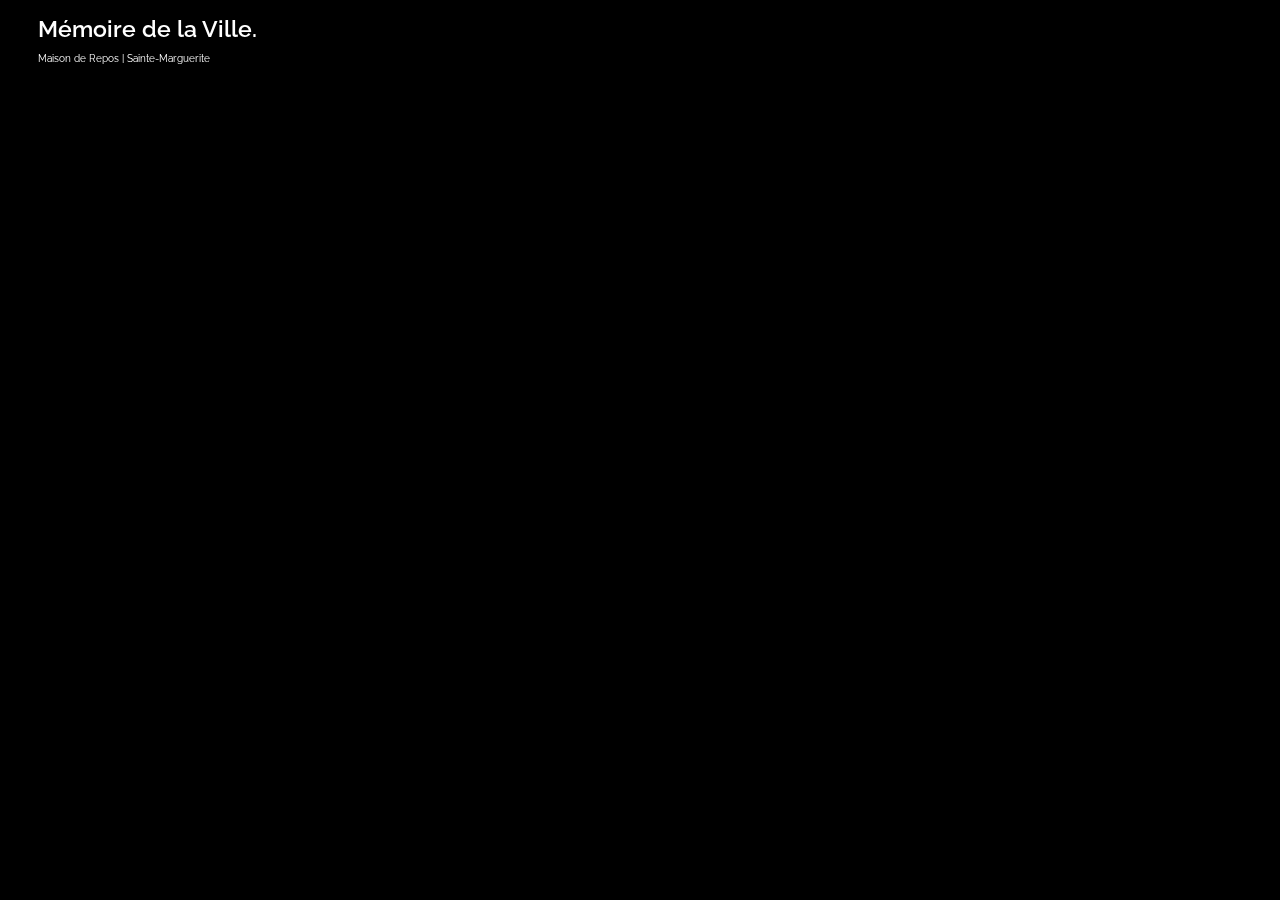
==== index.html @ 98ff3779 "update 1" ====
<!DOCTYPE html>
<html lang="en">
    <head>
        <title>Nostolgia</title>
        <meta name="description" content="" />
        <meta name="keywords" content="unsettled, project, qustul, aswan, nuba, urban," />
        <meta name="author" content="Hamza Bashandy" />
        
        <meta charset="utf-8">
        <meta name="viewport" content="width=device-width, user-scalable=no, minimum-scale=1.0, maximum-scale=1.0">
        <LINK REL=StyleSheet HREF="css/mainIndex.css" TYPE="text/css" MEDIA=screen>
        <link href="https://fonts.googleapis.com/css?family=Raleway:200,400,600,800" rel="stylesheet">
		<script src="https://360player.io/static/dist/scripts/embed.js" async></script>
    </head>
    
    <body>
		
        <div id="title"> 
				<div class="project_title"><a href="nostolgia.html"><h1>Mémoire de la Ville.</h1></a></div>
				<div class="sub-title"> 
                <h2>Maison de Repos | Sainte-Marguerite</h2>  
                
            	</div>
		</div>
		
        <div id="container"></div>
        
        <input type="checkbox" id="menu-toggle"/>
        <div id="workMenu">
           <div id="bottom">
                <a href="W_Qustul-Project.html" class="project one">QUSTUL SURVEY <q>2016 - 2017 <br> In Progress</q></a>
                <a class="project two">ATLAS OF THE LOST LAND <q>2016 - Ongoing</q></a>
                <div class="project three"><p id="none" >This space is left blank intentionally</p></div>
                <div class="project four"><p id="none" >This space is left blank intentionally</p></div>
                <div class="project five"><p id="none" >This space is left blank intentionally</p></div>
                <div class="project six"><p id="none" >This space is left blank intentionally</p></div>  
            </div>
        </div>

<iframe src="https://360player.io/p/tvvTzg/" style="position:fixed; top:0px; left:0px; bottom:0px; right:0px; width:100%; height:100%; border:none; margin:0; padding:0; overflow:hidden; z-index:-1;">
    Your browser doesn't support iframes
</iframe>        

<script>
  (function(i,s,o,g,r,a,m){i['GoogleAnalyticsObject']=r;i[r]=i[r]||function(){
  (i[r].q=i[r].q||[]).push(arguments)},i[r].l=1*new Date();a=s.createElement(o),
  m=s.getElementsByTagName(o)[0];a.async=1;a.src=g;m.parentNode.insertBefore(a,m)
  })(window,document,'script','https://www.google-analytics.com/analytics.js','ga');

  ga('create', 'UA-101877079-1', 'auto');
  ga('send', 'pageview');

</script>
    
    </body>
        
</html>
---- css/mainIndex.css ----
body {
    background-color: #000000;
    margin: 0px;
    overflow: hidden;
            }
iframe{
	opacity: .9;
}

#info {
    position: absolute;
    top: 0px; width: 100%;
    text-align:center;
      }

#title {
	position: fixed;
	width: 17.7%;
	padding-left: 2.99vmax;
	
	display: grid;
	grid-template-columns: repeat(6, 1fr);
	grid-auto-rows: repeat (1, 50px);
	z-index: 1000;
}

.project_title{
	grid-column: 1 / span 6;
    grid-row: 1 / span 2;
}

h1 {
    color: #fff;
    font-size: 1.8vmax;
    font-family: 'Raleway', sans-serif;
    text-align: left;
    font-weight: 600;
}

.sub-title {
	margin-top: -1.6vmax;
	font-size: .9vmax;
	grid-column: 1 / span 6;
    grid-row: 3 / span 1;
	color: #fff;
	padding-top: .5vmax;
}
            
h2 {
    color: #fff;
    font-size: .8vmax;
    font-family: 'Raleway', sans-serif;
    font-weight: 400;
    text-align: left;
	display: inline-block;
}

h2 a:hover {
    font-weight: 600;
    padding-bottom: .2vh;
    border-bottom: 4px solid;
    color: #000;
}


.pano {
    position: fixed;
    bottom: 2vmax;
    width: 4vmax;
    opacity: .8;
    margin: 0 auto;
    left: 49%; 
}

label {
  cursor: pointer;
}

#menu-toggle {
  display: none; /* hide the checkbox */
}
#workMenu {
  display: none;
}
#menu-toggle:checked + #workMenu {
  display: block;
}

#bottom {
    left: 24%;
    position: fixed;
    top: 15%;
    width: 55%;
    height: 62%;
    /*outline: 1px solid;*/
    display: grid;
    grid-template-columns: 1fr 1fr 1fr;
    grid-template-rows: 50% 50%;
    grid-gap: 25px 25px;
}

.project {
  border: dotted 1px;
  color: #fff;
  padding: 1em;
  display: flex;
  flex-direction: column;
  text-align: center;
  align-items: center;
  justify-content: center ;
  font-size: 1.4vmax;
  font-family: 'Raleway', sans-serif;
  letter-spacing: 2px;
  cursor: pointer;
  background: rgba(0, 0, 0, 0.1);
}



q{
    width: 100%;
    
    font-size: 1.0vmax;
    padding-top: .3vmax; 
    margin-top: .5vmax;
    font-weight: 200;
}

#none { font-weight: 600; font-size: 1.4vh; display: none; }



.project:hover #none{display:inline} {
    background-color: #fff;
    color: #000;
}

.project:hover {
    background-color: #fff !important;
    color: #000;
}

/* LINKS */
/* unvisited link */
a {
    color: #fff;
    font-weight: 400;
    text-decoration: none;
}

/* mouse over link */

.beta {
	font-size: 1.2vh;
	font-weight: 200;
	font-family: 'Raleway', sans-serif;
	color: #fff;
	font-style: italic;
}

@media screen 
		  and (max-width: 731px),
	   only screen 
		  and (min-width: 1024px) 
		  and (max-width: 1024px) 
		  and (orientation: portrait) 
		  and (-webkit-min-device-pixel-ratio: 2), /*  iPad Pro 12.9"  */
	   screen 
	  	  and (min-width: 834px) 
	  	  and (max-width: 834px) 
	  	  and (orientation: portrait) 
		  and (-webkit-min-device-pixel-ratio: 2), /*  iPad Pro 10.5"  */
	   screen 
	      and (min-width: 768px) 
	      and (max-width: 1024px) 
	      and (orientation: portrait) 
	      and (-webkit-min-device-pixel-ratio: 2), /*  iPad 3, 4 and Pro 9.7"  */
	    screen 
		  and (min-width: 768px) 
		  and (max-width: 1024px) 
		  and (orientation: portrait) 
		  and (-webkit-min-device-pixel-ratio: 1) /*  iPad 1, 2, Mini and Air  */
	{
	#title {
	width: 100%;
	padding-left: 0vmax;
	}

.project_title{
	grid-column: 2 / span 4;
    grid-row: 1 / span 2;
	}
	
.sub-title {
	margin-top: -1.6vmax;
	font-size: 2.0vmax;
	grid-column: 3 / span 2;
    grid-row: 3 / span 1;
	padding-top: .5vmax;
	display: flex;
    flex-direction: row;
    align-items: center;
    justify-content: center ;
	}
	
		h1 {
    font-size: 2.5vmax;
	color: #fff;
	text-align: center;
	}

	h2 {
    font-size: 2.0vmax;
	text-align: center;
	}
	
	#bottom {
    left: 2.5%;
    position: fixed;
    top: 15%;
    width: 95%;
    height: 62%;
    /*outline: 1px solid;*/
    display: grid;
    grid-template-columns: 1fr 1fr ;
    grid-template-rows: 50% 50%;
    grid-gap: 25px 25px;
	}
	
	.project {
    font-size: 2.4vmax;
    letter-spacing: 2px;
	}

	q{
    font-size: 1.8vmax;
	}	
}

@media screen and (min-width: 1800px) {
	h1 {
    font-size: 1.1vmax;
	color: #fff;
	}

	h2 {
    font-size: 0.5vmax;
	}
	
	.sub-title {
    font-size: 0.5vmax;
	margin-top: -1.3vmax;
	}
	
	.project {
	  font-size: 1vmax;
		}

	q{
	  font-size: 0.6vmax;
		}
}
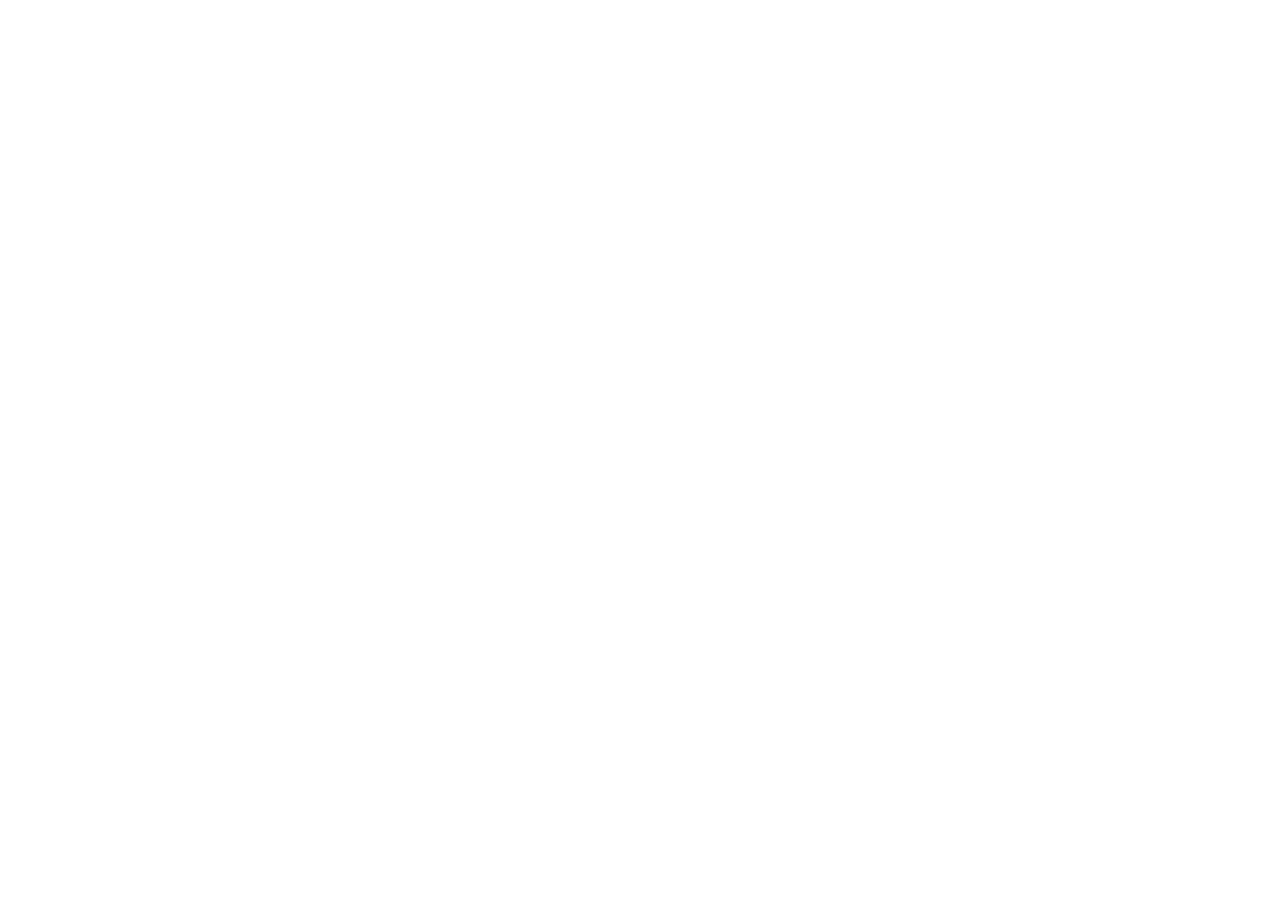
==== commit 918b6f08: "Update 2" ====
--- a/index.html
+++ b/index.html
@@ -2,7 +2,7 @@
 <!DOCTYPE html>
 <html lang="en">
     <head>
-        <title>Nostolgia</title>
+        <title>Mémoire de la Ville</title>
         <meta name="description" content="" />
         <meta name="keywords" content="unsettled, project, qustul, aswan, nuba, urban," />
         <meta name="author" content="Hamza Bashandy" />
@@ -26,32 +26,8 @@
 		
         <div id="container"></div>
         
-        <input type="checkbox" id="menu-toggle"/>
-        <div id="workMenu">
-           <div id="bottom">
-                <a href="W_Qustul-Project.html" class="project one">QUSTUL SURVEY <q>2016 - 2017 <br> In Progress</q></a>
-                <a class="project two">ATLAS OF THE LOST LAND <q>2016 - Ongoing</q></a>
-                <div class="project three"><p id="none" >This space is left blank intentionally</p></div>
-                <div class="project four"><p id="none" >This space is left blank intentionally</p></div>
-                <div class="project five"><p id="none" >This space is left blank intentionally</p></div>
-                <div class="project six"><p id="none" >This space is left blank intentionally</p></div>  
-            </div>
-        </div>
+        
 
-<iframe src="https://360player.io/p/tvvTzg/" style="position:fixed; top:0px; left:0px; bottom:0px; right:0px; width:100%; height:100%; border:none; margin:0; padding:0; overflow:hidden; z-index:-1;">
-    Your browser doesn't support iframes
-</iframe>        
-
-<script>
-  (function(i,s,o,g,r,a,m){i['GoogleAnalyticsObject']=r;i[r]=i[r]||function(){
-  (i[r].q=i[r].q||[]).push(arguments)},i[r].l=1*new Date();a=s.createElement(o),
-  m=s.getElementsByTagName(o)[0];a.async=1;a.src=g;m.parentNode.insertBefore(a,m)
-  })(window,document,'script','https://www.google-analytics.com/analytics.js','ga');
-
-  ga('create', 'UA-101877079-1', 'auto');
-  ga('send', 'pageview');
-
-</script>
     
     </body>
         
--- a/css/mainIndex.css
+++ b/css/mainIndex.css
@@ -1,3 +1,12 @@
+html { 
+  background: url(../Assets/Index/cover.jpg) no-repeat center center fixed; 
+  -webkit-background-size: cover;
+  -moz-background-size: cover;
+  -o-background-size: cover;
+  background-size: cover;
+  height: 100%;
+}
+
 body {
     background-color: #000000;
     margin: 0px;
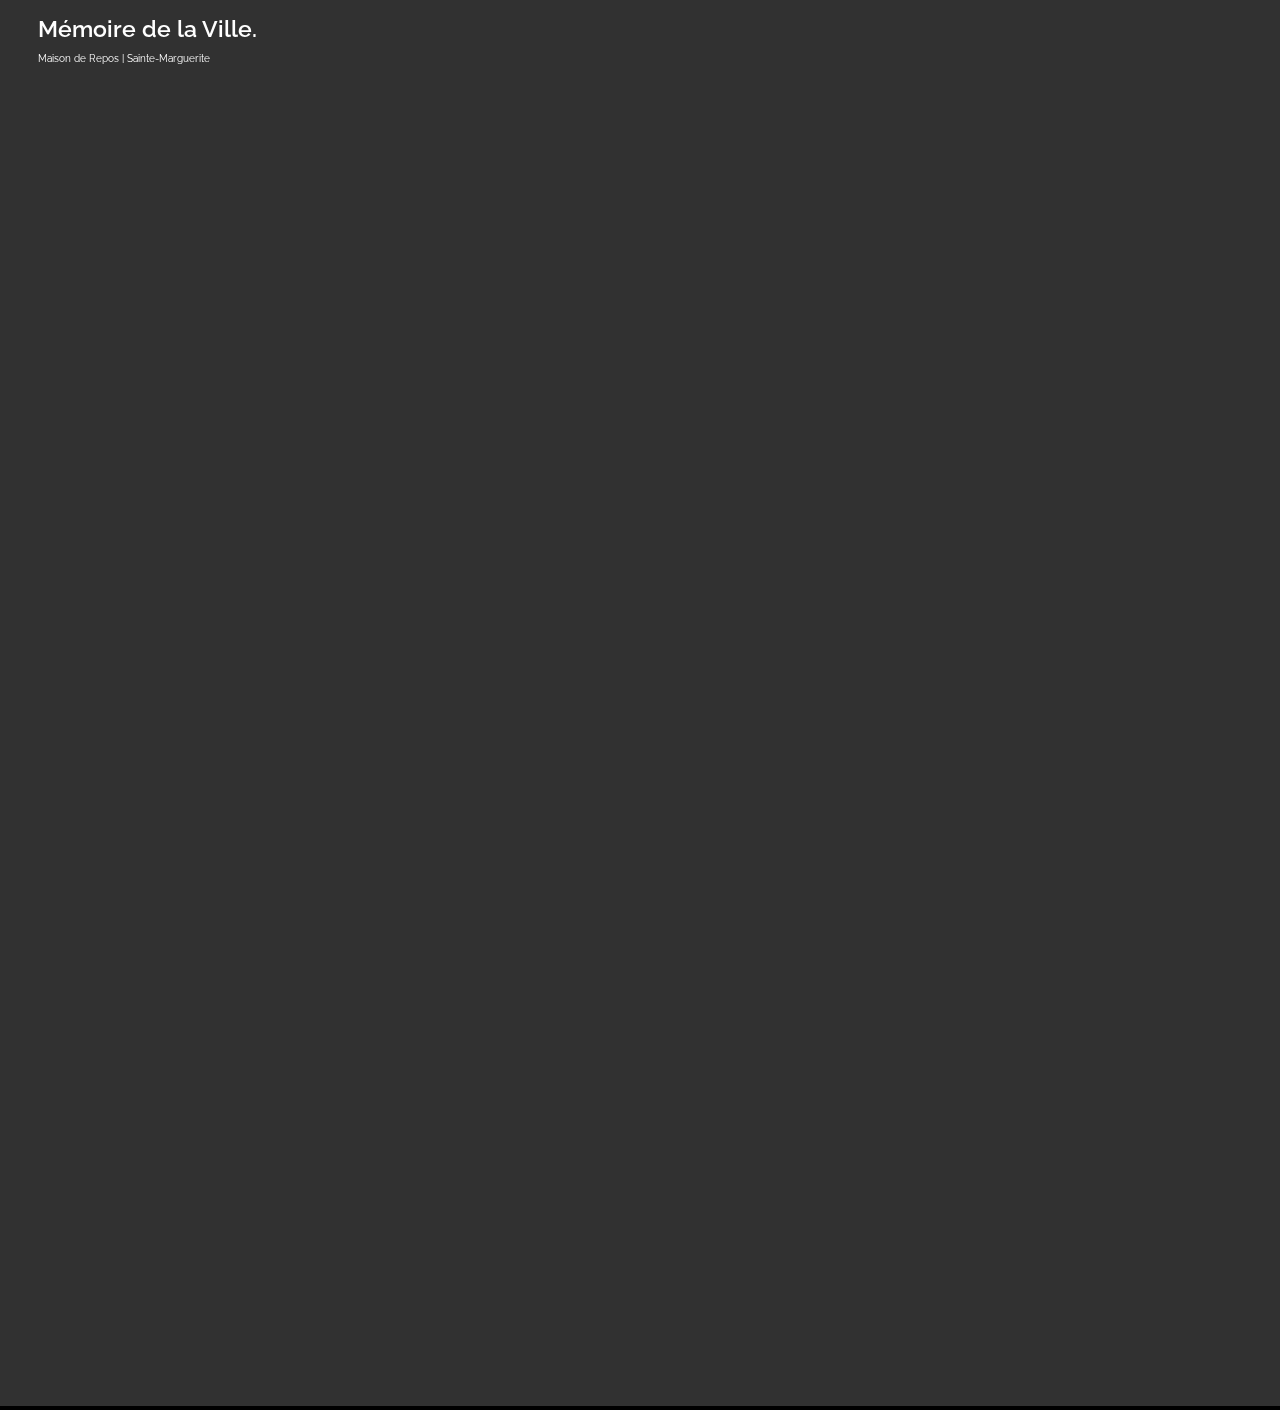
==== commit 3051eee4: "up" ====
--- a/index.html
+++ b/index.html
@@ -24,7 +24,7 @@
             	</div>
 		</div>
 		
-        <div id="container"></div>
+        <div id="container"> <img src="assets/Index/cover.jpg"> </div>
         
         
 
--- a/css/mainIndex.css
+++ b/css/mainIndex.css
@@ -1,4 +1,4 @@
-html { 
+#container { 
   background: url(../Assets/Index/cover.jpg) no-repeat center center fixed; 
   -webkit-background-size: cover;
   -moz-background-size: cover;
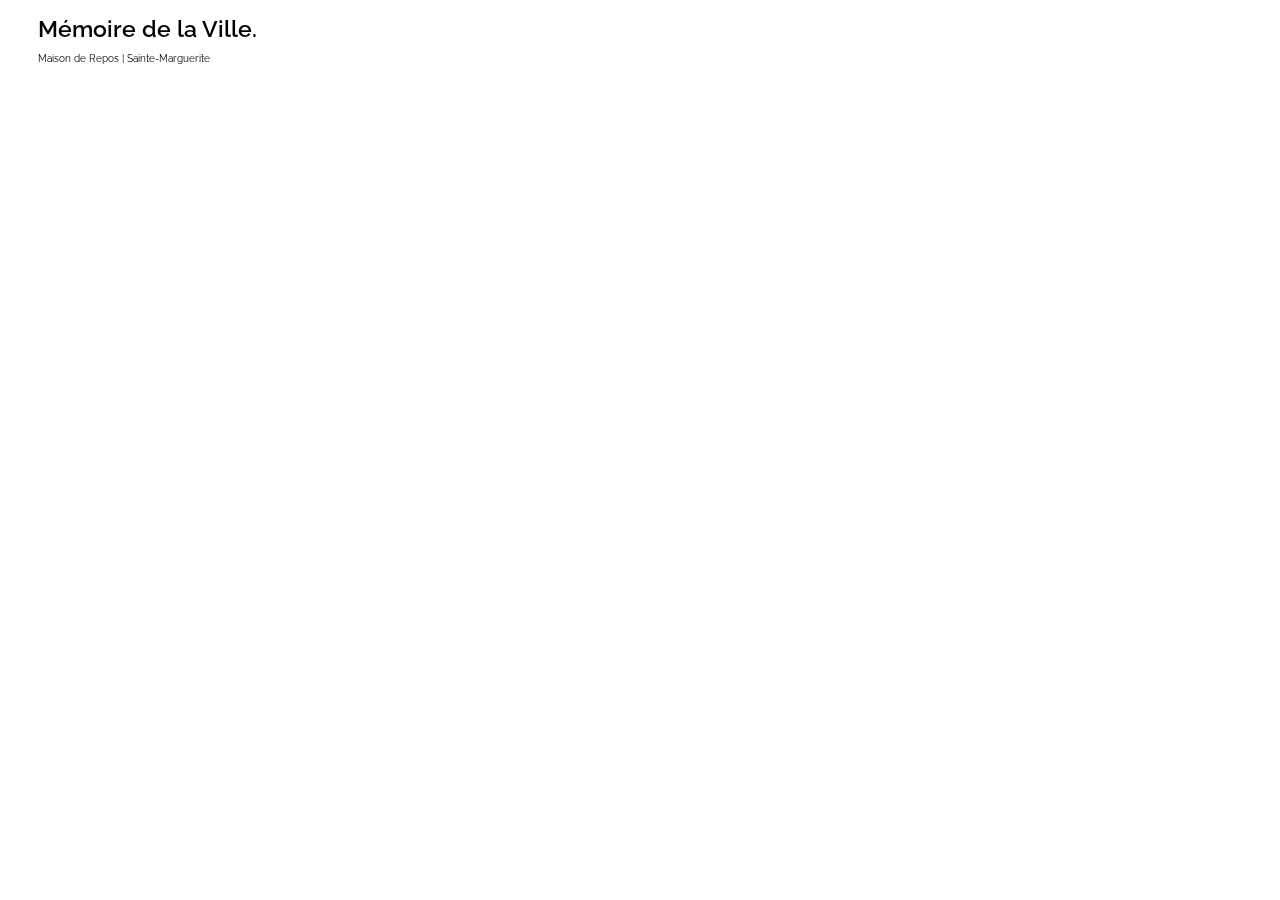
==== commit f5a14783: "ya  rb" ====
--- a/index.html
+++ b/index.html
@@ -24,7 +24,7 @@
             	</div>
 		</div>
 		
-        <div id="container"> <img src="assets/Index/cover.jpg"> </div>
+        
         
         
 
--- a/css/mainIndex.css
+++ b/css/mainIndex.css
@@ -1,4 +1,4 @@
-#container { 
+html { 
   background: url(../Assets/Index/cover.jpg) no-repeat center center fixed; 
   -webkit-background-size: cover;
   -moz-background-size: cover;
@@ -39,7 +39,7 @@
 }
 
 h1 {
-    color: #fff;
+    color: #000;
     font-size: 1.8vmax;
     font-family: 'Raleway', sans-serif;
     text-align: left;
@@ -56,7 +56,7 @@
 }
             
 h2 {
-    color: #fff;
+    color: #000;
     font-size: .8vmax;
     font-family: 'Raleway', sans-serif;
     font-weight: 400;
@@ -249,7 +249,7 @@
 @media screen and (min-width: 1800px) {
 	h1 {
     font-size: 1.1vmax;
-	color: #fff;
+	color: #000;
 	}
 
 	h2 {
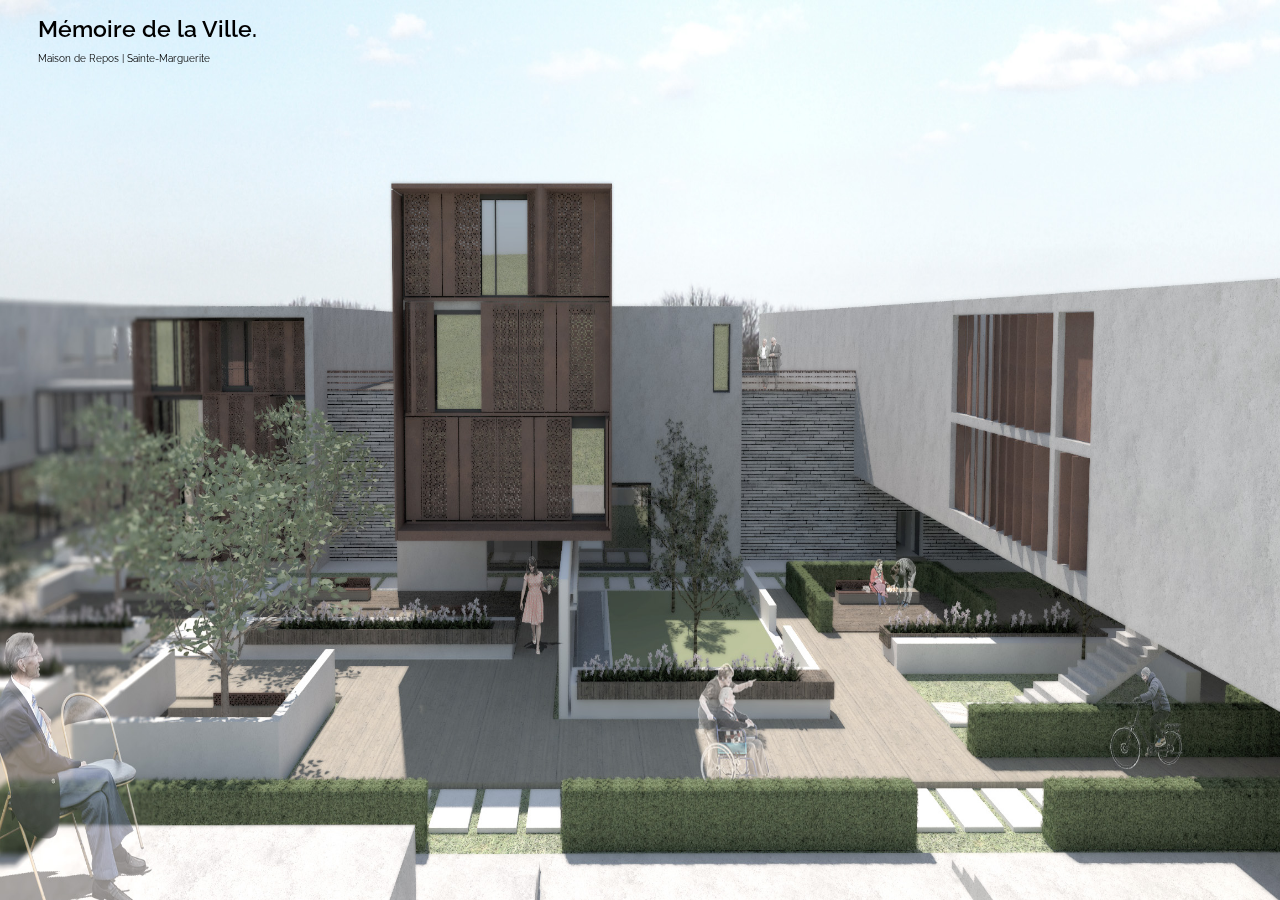
==== commit 84e7bb68: "up" ====
--- a/index.html
+++ b/index.html
@@ -12,6 +12,8 @@
         <LINK REL=StyleSheet HREF="css/mainIndex.css" TYPE="text/css" MEDIA=screen>
         <link href="https://fonts.googleapis.com/css?family=Raleway:200,400,600,800" rel="stylesheet">
 		<script src="https://360player.io/static/dist/scripts/embed.js" async></script>
+			
+			
     </head>
     
     <body>
@@ -23,7 +25,7 @@
                 
             	</div>
 		</div>
-		
+		<div><img class="bg" src="assets/Index/cover.jpg"></div>
         
         
         
--- a/css/mainIndex.css
+++ b/css/mainIndex.css
@@ -1,10 +1,23 @@
-html { 
-  background: url(../Assets/Index/cover.jpg) no-repeat center center fixed; 
-  -webkit-background-size: cover;
-  -moz-background-size: cover;
-  -o-background-size: cover;
-  background-size: cover;
-  height: 100%;
+img.bg {
+  /* Set rules to fill background */
+  min-height: 100%;
+  min-width: 1024px;
+	
+  /* Set up proportionate scaling */
+  width: 100%;
+  height: auto;
+	
+  /* Set up positioning */
+  position: fixed;
+  top: 0;
+  left: 0;
+}
+
+@media screen and (max-width: 1024px) { /* Specific to this particular image */
+  img.bg {
+    left: 50%;
+    margin-left: -512px;   /* 50% */
+  }
 }
 
 body {
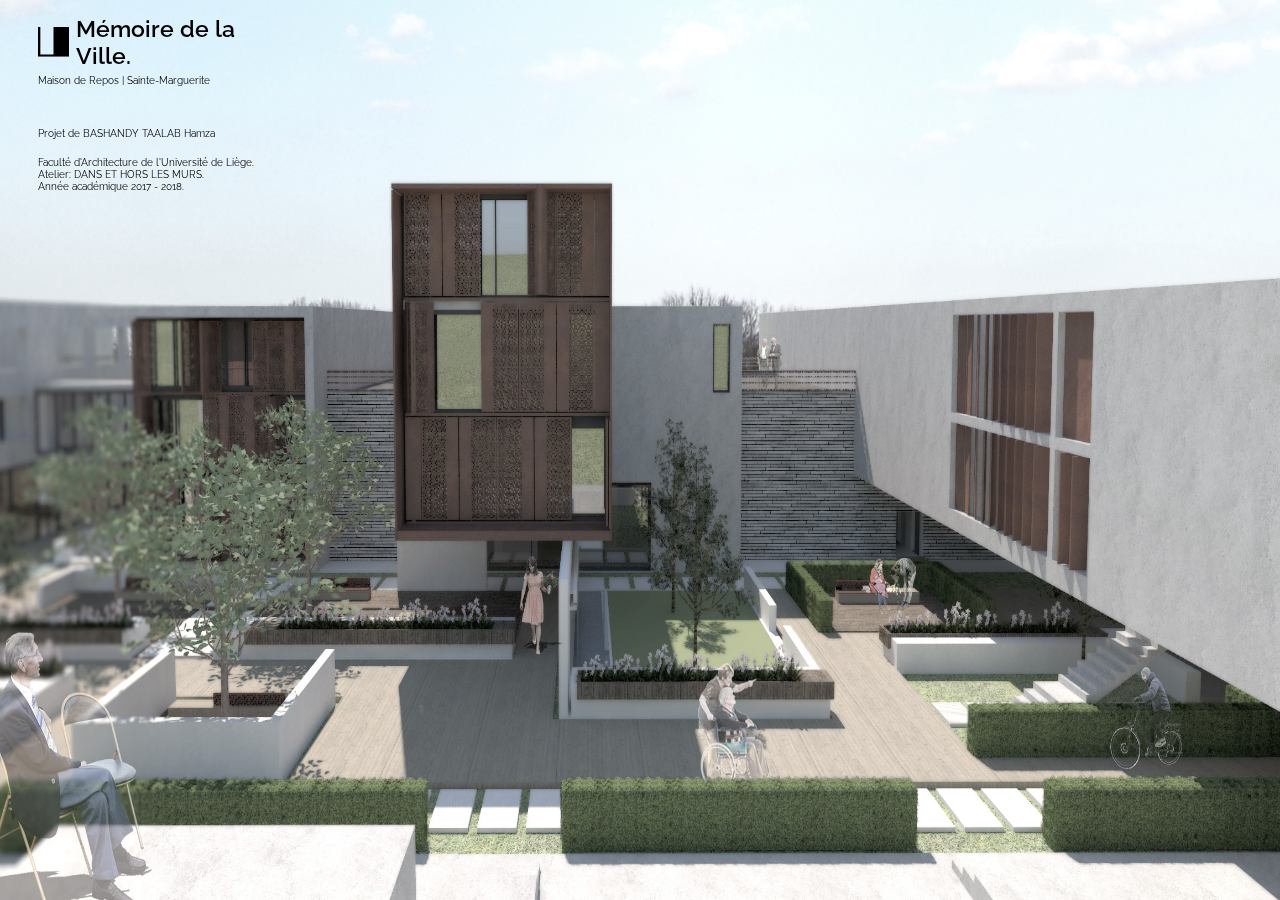
==== commit 8876562d: "update" ====
--- a/index.html
+++ b/index.html
@@ -2,6 +2,7 @@
 <!DOCTYPE html>
 <html lang="en">
     <head>
+		<link rel="icon" type="image/x-icon" href="Assets/tools/logo_Qd9_icon.ico" />
         <title>Mémoire de la Ville</title>
         <meta name="description" content="" />
         <meta name="keywords" content="unsettled, project, qustul, aswan, nuba, urban," />
@@ -17,14 +18,19 @@
     </head>
     
     <body>
+		<div class="icon"><img src="assets/tools/logo.svg"></div>
 		
-        <div id="title"> 
-				<div class="project_title"><a href="nostolgia.html"><h1>Mémoire de la Ville.</h1></a></div>
+        <a href="nostolgia.html"><div id="title">
+				
+				<div class="project_title"><h1>Mémoire de la Ville.</h1></div>
 				<div class="sub-title"> 
-                <h2>Maison de Repos | Sainte-Marguerite</h2>  
+                <h2>Maison de Repos | Sainte-Marguerite</h2>
+					<h2><br><br>Projet de BASHANDY TAALAB Hamza</h2>
+					<h2>Faculté d'Architecture de l'Université de Liège.
+				<br>Atelier: DANS ET HORS LES MURS.<br>Année académique 2017 - 2018.</h2>
                 
             	</div>
-		</div>
+		</div></a>
 		<div><img class="bg" src="assets/Index/cover.jpg"></div>
         
         
--- a/css/mainIndex.css
+++ b/css/mainIndex.css
@@ -19,6 +19,8 @@
     margin-left: -512px;   /* 50% */
   }
 }
+
+
 
 body {
     background-color: #000000;
@@ -46,9 +48,19 @@
 	z-index: 1000;
 }
 
+.icon {
+	width: 2.4%;
+	position: fixed;
+	z-index: 1000;
+	top: 3.4vmax;
+	left: 3vmax;
+	transform: translateY(-50%);
+	z-index: 1;
+}
+
 .project_title{
-	grid-column: 1 / span 6;
-    grid-row: 1 / span 2;
+	grid-column: 2 / span 6;
+    grid-row: 1 / span 1;
 }
 
 h1 {
@@ -60,7 +72,7 @@
 }
 
 .sub-title {
-	margin-top: -1.6vmax;
+	margin-top: -2vmax;
 	font-size: .9vmax;
 	grid-column: 1 / span 6;
     grid-row: 3 / span 1;
